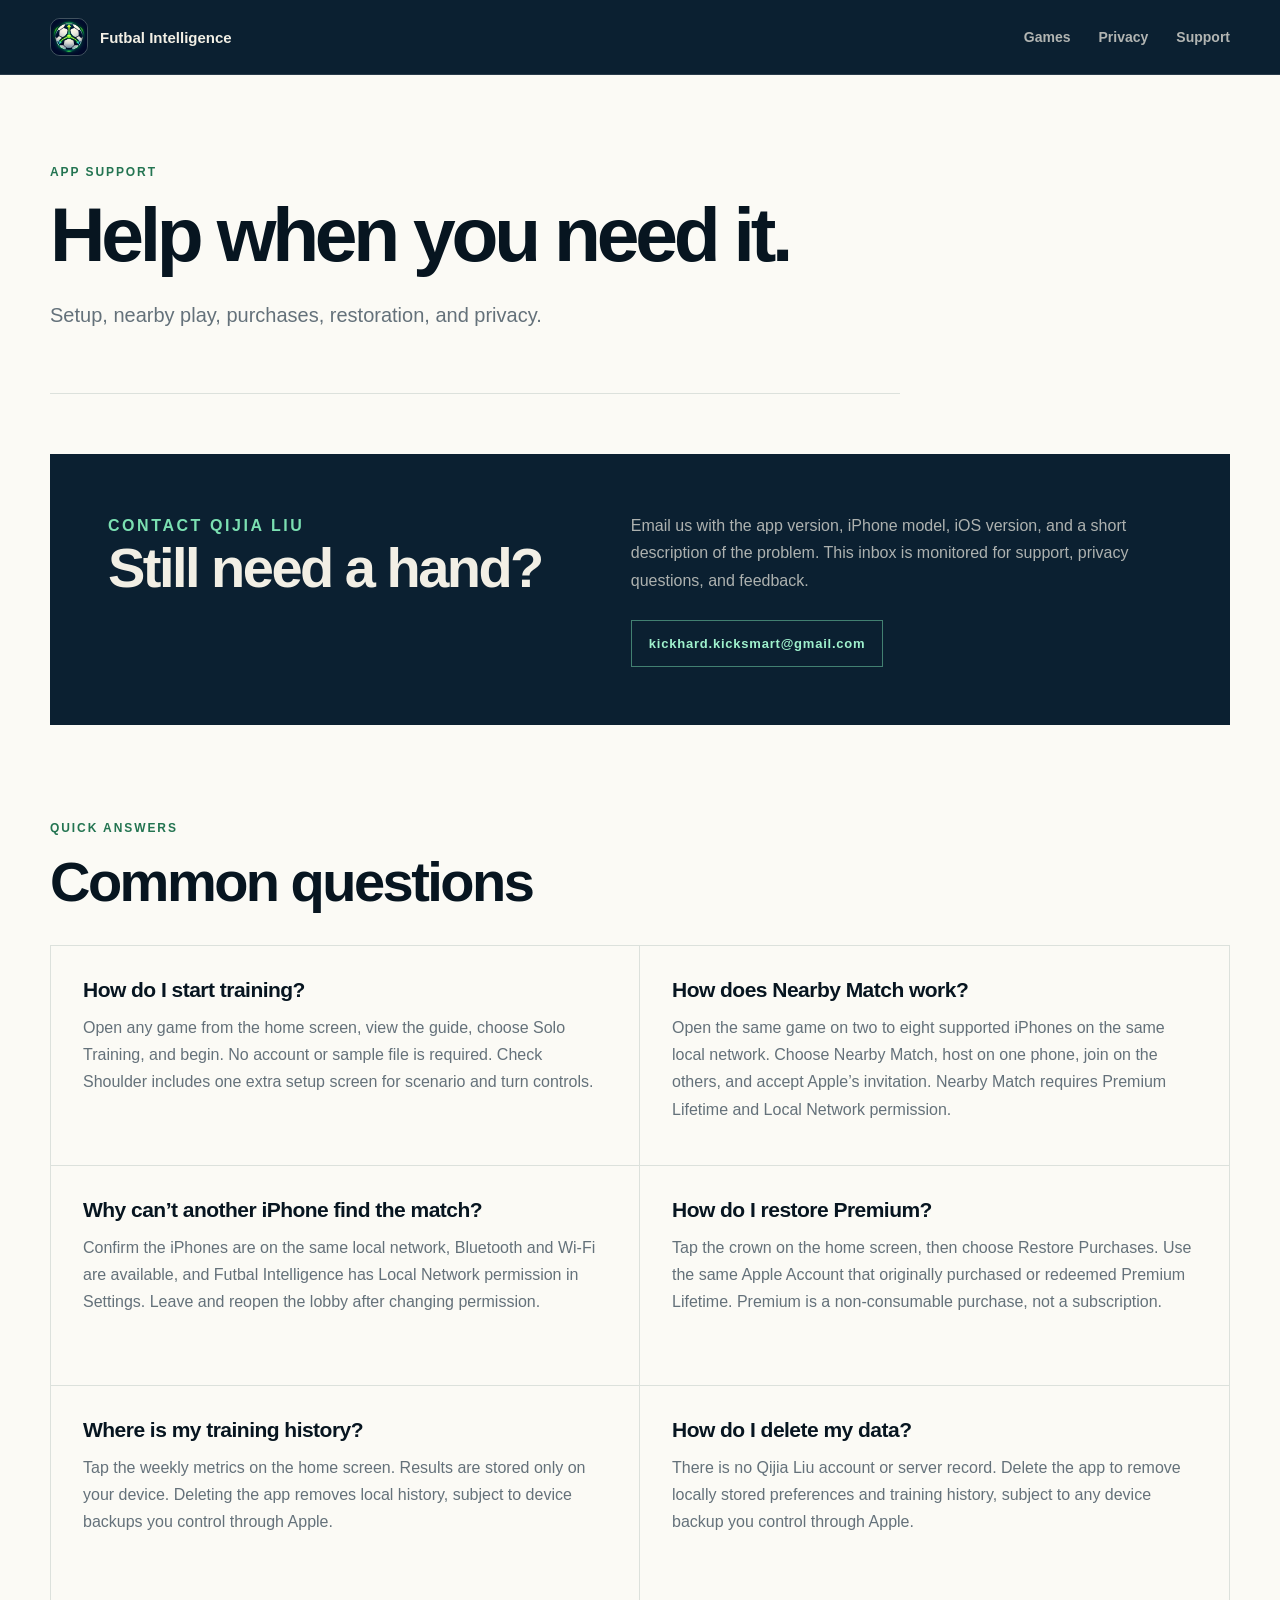
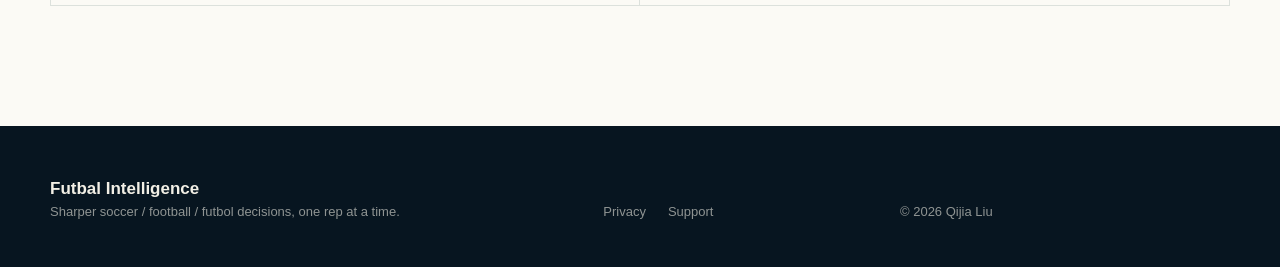
==== support.html @ 17e86f5a "Add files via upload" ====
<!doctype html>
<html lang="en">
  <head>
    <meta charset="utf-8" />
    <meta name="viewport" content="width=device-width, initial-scale=1" />
    <title>Support — Futbal Intelligence</title>
    <meta
      name="description"
      content="Help with Futbal Intelligence, Premium Lifetime, and Nearby Match."
    />
    <link rel="icon" href="./assets/favicon.svg" />
    <link rel="stylesheet" href="./styles.css" />
  </head>
  <body>
    <header class="site-header">
      <div class="page-width nav-inner">
        <a class="brand" href="./index.html" aria-label="Futbal Intelligence home">
          <img src="./assets/app-icon.png" width="38" height="38" alt="" />
          <span>Futbal Intelligence</span>
        </a>
        <nav aria-label="Primary navigation">
          <a href="./index.html#games">Games</a><a href="./privacy.html">Privacy</a
          ><a href="./support.html">Support</a>
        </nav>
      </div>
    </header>
    <main class="document-page page-width">
      <header class="document-hero support-hero">
        <p class="eyebrow">App support</p>
        <h1>Help when you need it.</h1>
        <p>Setup, nearby play, purchases, restoration, and privacy.</p>
      </header>
      <section class="contact-panel" aria-labelledby="contact-heading">
        <div><p class="eyebrow">Contact Qijia Liu</p><h2 id="contact-heading">Still need a hand?</h2></div>
        <div>
          <p>Email us with the app version, iPhone model, iOS version, and a short description of the problem. This inbox is monitored for support, privacy questions, and feedback.</p>
          <a class="contact-email" href="mailto:kickhard.kicksmart@gmail.com">kickhard.kicksmart@gmail.com</a>
        </div>
      </section>
      <section class="faq" aria-labelledby="faq-heading">
        <div class="section-heading faq-heading"><div><p class="eyebrow">Quick answers</p><h2 id="faq-heading">Common questions</h2></div></div>
        <div class="faq-list">
          <article><h3>How do I start training?</h3><p>Open any game from the home screen, view the guide, choose Solo Training, and begin. No account or sample file is required. Check Shoulder includes one extra setup screen for scenario and turn controls.</p></article>
          <article><h3>How does Nearby Match work?</h3><p>Open the same game on two to eight supported iPhones on the same local network. Choose Nearby Match, host on one phone, join on the others, and accept Apple’s invitation. Nearby Match requires Premium Lifetime and Local Network permission.</p></article>
          <article><h3>Why can’t another iPhone find the match?</h3><p>Confirm the iPhones are on the same local network, Bluetooth and Wi-Fi are available, and Futbal Intelligence has Local Network permission in Settings. Leave and reopen the lobby after changing permission.</p></article>
          <article><h3>How do I restore Premium?</h3><p>Tap the crown on the home screen, then choose Restore Purchases. Use the same Apple Account that originally purchased or redeemed Premium Lifetime. Premium is a non-consumable purchase, not a subscription.</p></article>
          <article><h3>Where is my training history?</h3><p>Tap the weekly metrics on the home screen. Results are stored only on your device. Deleting the app removes local history, subject to device backups you control through Apple.</p></article>
          <article><h3>How do I delete my data?</h3><p>There is no Qijia Liu account or server record. Delete the app to remove locally stored preferences and training history, subject to any device backup you control through Apple.</p></article>
        </div>
      </section>
    </main>
    <footer class="site-footer">
      <div class="page-width footer-inner">
        <div><p class="footer-mark">Futbal Intelligence</p><p>Sharper soccer / football / futbol decisions, one rep at a time.</p></div>
        <div class="footer-links"><a href="./privacy.html">Privacy</a><a href="./support.html">Support</a></div>
        <p>© 2026 Qijia Liu</p>
      </div>
    </footer>
  </body>
</html>
---- styles.css ----
:root {
  --ink: #071520;
  --navy: #0b2031;
  --mint: #7be0b2;
  --mint-bright: #9ff1cd;
  --cream: #f2efe5;
  --paper: #fbfaf5;
  --muted: #64717a;
  --line: #dce1dc;
}

* { box-sizing: border-box; }
html { scroll-behavior: smooth; }
body {
  margin: 0;
  background: var(--paper);
  color: var(--ink);
  font-family: ui-sans-serif, -apple-system, BlinkMacSystemFont, "SF Pro Text", "Segoe UI", sans-serif;
  text-rendering: optimizeLegibility;
}
a { color: inherit; text-decoration: none; }
.page-width { width: min(1180px, calc(100% - 48px)); margin-inline: auto; }
.site-header { border-bottom: 1px solid rgba(255,255,255,.12); background: var(--navy); color: var(--cream); }
.nav-inner { display: flex; min-height: 74px; align-items: center; justify-content: space-between; gap: 32px; }
.brand { display: inline-flex; align-items: center; gap: 12px; font-size: 15px; font-weight: 760; }
.brand img { width: 38px; height: 38px; border: 1px solid rgba(255,255,255,.22); border-radius: 10px; }
.site-header nav { display: flex; gap: 28px; color: rgba(242,239,229,.72); font-size: 14px; font-weight: 650; }
.site-header nav a:hover, .site-header nav a:focus-visible { color: var(--mint-bright); }

.hero { display: grid; grid-template-columns: minmax(0,1.12fr) minmax(360px,.88fr); gap: 72px; align-items: center; min-height: 650px; padding-block: 84px 92px; }
.eyebrow { margin: 0 0 18px; color: #237451; font-size: 12px; font-weight: 820; letter-spacing: .16em; text-transform: uppercase; }
.hero h1, .document-hero h1 { margin: 0; max-width: 760px; font-size: clamp(46px,6vw,78px); font-weight: 820; letter-spacing: -.055em; line-height: .98; }
.hero-lede { max-width: 650px; margin: 30px 0 0; color: #52616a; font-size: clamp(18px,2vw,22px); line-height: 1.55; }
.hero-actions { display: flex; align-items: center; flex-wrap: wrap; gap: 24px; margin-top: 38px; }
.primary-link { display: inline-flex; align-items: center; min-height: 50px; padding: 0 20px; border-radius: 12px; background: var(--ink); color: var(--cream); font-size: 14px; font-weight: 760; }
.primary-link:hover, .primary-link:focus-visible { background: #16354b; }
.text-link { display: inline-flex; border-bottom: 1px solid #9eaaa6; padding-block: 8px 5px; color: #30444f; font-size: 14px; font-weight: 720; }
.text-link:hover, .text-link:focus-visible { border-color: #237451; color: #18603f; }
.hero-art { position: relative; min-height: 430px; overflow: hidden; border: 1px solid #183d50; border-radius: 30px 8px; background: var(--navy); color: var(--mint); }
.hero-art > img { position: absolute; top: 50%; left: 50%; z-index: 2; width: min(56%,250px); height: auto; border: 1px solid rgba(255,255,255,.16); border-radius: 25%; box-shadow: 0 28px 60px rgba(0,0,0,.32); transform: translate(-50%,-54%) rotate(-3deg); }
.hero-art > p { position: absolute; bottom: 27px; left: 30px; z-index: 2; margin: 0; font-size: 11px; font-weight: 820; letter-spacing: .17em; }
.pitch-ring { position: absolute; border: 1px solid rgba(123,224,178,.3); border-radius: 50%; }
.ring-one { width: 320px; height: 320px; top: -120px; right: -120px; }
.ring-two { width: 220px; height: 220px; bottom: -85px; left: -75px; }
.pitch-dot { position: absolute; width: 9px; height: 9px; border-radius: 50%; background: var(--mint); box-shadow: 0 0 0 7px rgba(123,224,178,.11); }
.dot-one { top: 21%; left: 16%; } .dot-two { right: 18%; bottom: 21%; }

.stat-strip { border-block: 1px solid var(--line); background: #f1f1e9; }
.stat-grid { display: grid; grid-template-columns: repeat(4,1fr); }
.stat-grid p { display: flex; flex-direction: column; gap: 4px; margin: 0; padding: 27px 28px; border-left: 1px solid var(--line); }
.stat-grid p:last-child { border-right: 1px solid var(--line); }
.stat-grid strong { font-size: 27px; letter-spacing: -.04em; }
.stat-grid span { color: var(--muted); font-size: 12px; font-weight: 690; letter-spacing: .04em; text-transform: uppercase; }

.section { padding-block: 110px; }
.section-heading { display: grid; grid-template-columns: minmax(0,1.3fr) minmax(260px,.7fr); gap: 72px; align-items: end; margin-bottom: 50px; }
.section-heading h2, .privacy-feature h2, .premium-copy h2, .contact-panel h2 { margin: 0; max-width: 720px; font-size: clamp(35px,4.5vw,56px); font-weight: 810; letter-spacing: -.045em; line-height: 1.04; }
.section-heading > p { margin: 0; color: var(--muted); font-size: 17px; line-height: 1.65; }
.game-showcase { border-top: 1px solid var(--line); }
.game-session { display: grid; grid-template-columns: minmax(300px,.82fr) minmax(0,1.18fr); gap: clamp(44px,7vw,90px); align-items: center; padding-block: 58px; border-bottom: 1px solid var(--line); }
.game-session:nth-child(even) .game-shot { order: 2; }
.game-shot { display: grid; min-height: 620px; place-items: center; overflow: hidden; border: 1px solid #183d50; border-radius: 30px 8px; background: var(--navy); }
.game-shot img { width: auto; max-width: 100%; height: 620px; object-fit: contain; }
.game-session-landscape { grid-template-columns: 1fr; gap: 30px; }
.game-session-landscape .game-shot { min-height: 0; aspect-ratio: 2622 / 1206; }
.game-session-landscape .game-shot img { width: 100%; height: auto; min-height: 0; }
.game-session-landscape .game-detail { max-width: 850px; }
.game-detail { padding-block: 24px; }
.game-number { display: flex; justify-content: space-between; padding-bottom: 22px; border-bottom: 1px solid var(--line); color: #237451; font-size: 15px; font-weight: 780; }
.game-label { margin: 34px 0 10px; color: #237451; font-size: 11px; font-weight: 810; letter-spacing: .12em; text-transform: uppercase; }
.game-detail h3 { margin: 0; font-size: clamp(36px,4vw,50px); letter-spacing: -.045em; line-height: 1.04; }
.game-description { margin: 22px 0 0; color: var(--muted); font-size: 17px; line-height: 1.7; }
.training-tags { display: flex; flex-wrap: wrap; gap: 9px; margin-top: 26px; }
.training-tags span { padding: 9px 12px; border: 1px solid #bbd5c8; border-radius: 999px; color: #155e3c; font-size: 12px; font-weight: 760; }
.game-benefit { margin: 28px 0 0; padding: 21px 23px; border-left: 3px solid var(--mint); background: #f0f2ea; color: #43535c; font-size: 15px; line-height: 1.65; }
.game-benefit strong { display: block; margin-bottom: 4px; color: var(--ink); font-size: 13px; letter-spacing: .04em; text-transform: uppercase; }

.privacy-feature { display: grid; grid-template-columns: minmax(0,1.1fr) minmax(330px,.9fr); gap: 80px; align-items: center; margin-bottom: 110px; padding: 72px; background: var(--navy); color: var(--cream); }
.privacy-feature > div:first-child > p:not(.eyebrow) { max-width: 590px; margin-top: 28px; color: rgba(242,239,229,.7); font-size: 17px; line-height: 1.65; }
.privacy-feature .eyebrow, .premium-copy .eyebrow, .contact-panel .eyebrow { color: var(--mint); }
.light-link { margin-top: 26px; border-color: rgba(123,224,178,.4); color: var(--mint-bright); }
.principle-list { border-top: 1px solid rgba(255,255,255,.14); }
.principle-list p { margin: 0; padding-block: 23px; border-bottom: 1px solid rgba(255,255,255,.14); color: rgba(242,239,229,.66); font-size: 14px; line-height: 1.5; }
.principle-list strong { display: block; margin-bottom: 3px; color: var(--cream); font-size: 16px; }

.premium-section { display: grid; grid-template-columns: minmax(0,1.08fr) minmax(340px,.92fr); gap: clamp(42px,6vw,80px); align-items: center; margin-bottom: 110px; padding: 66px; background: var(--navy); color: var(--cream); }
.premium-image { overflow: hidden; border: 1px solid rgba(255,255,255,.16); border-radius: 26px 8px; }
.premium-image img { display: block; width: 100%; height: auto; }
.premium-gallery { display: grid; gap: 16px; }
.premium-lifetime-art { display: grid; grid-template-columns: 110px 1fr; gap: 20px; align-items: center; padding: 14px; border: 1px solid rgba(123,224,178,.28); background: rgba(123,224,178,.07); }
.premium-lifetime-art img { display: block; width: 110px; height: 110px; border-radius: 18px 6px; }
.premium-lifetime-art p { display: grid; gap: 5px; margin: 0; }
.premium-lifetime-art strong { color: var(--cream); font-size: 16px; }
.premium-lifetime-art span { color: var(--mint); font-size: 13px; font-weight: 720; }
.premium-copy > p:not(.eyebrow):not(.availability) { margin: 24px 0 0; color: rgba(242,239,229,.72); font-size: 16px; line-height: 1.7; }
.premium-highlights { display: grid; gap: 11px; margin: 26px 0 0; padding: 0; color: var(--cream); font-size: 14px; font-weight: 700; list-style: none; }
.premium-highlights li { padding: 11px 13px; border: 1px solid rgba(123,224,178,.25); }
.premium-highlights li::before { margin-right: 10px; color: var(--mint); content: "✓"; }
.availability { margin-top: 28px; color: var(--mint); font-size: 13px; font-weight: 780; letter-spacing: .08em; text-transform: uppercase; }

.document-page { padding-block: 90px 120px; }
.document-hero { max-width: 850px; padding-bottom: 62px; border-bottom: 1px solid var(--line); }
.document-hero > p:not(.eyebrow):not(.effective-date) { max-width: 700px; margin: 28px 0 0; color: var(--muted); font-size: 20px; line-height: 1.55; }
.effective-date { margin: 26px 0 0; color: #237451; font-size: 12px; font-weight: 780; letter-spacing: .08em; text-transform: uppercase; }
.policy-list { max-width: 920px; }
.policy-list section { display: grid; grid-template-columns: 54px 1fr; gap: 22px; padding-block: 36px; border-bottom: 1px solid var(--line); }
.policy-list section > span { color: #237451; font-size: 12px; font-weight: 820; letter-spacing: .08em; }
.policy-list h2, .faq-list h3 { margin: 0; font-size: 21px; letter-spacing: -.025em; }
.policy-list p, .faq-list p, .contact-panel p { margin: 12px 0 0; color: var(--muted); font-size: 16px; line-height: 1.7; }
.policy-list a { color: #18603f; text-decoration: underline; text-underline-offset: 3px; }
.support-hero { margin-bottom: 60px; }
.contact-panel { display: grid; grid-template-columns: .9fr 1.1fr; gap: 80px; padding: 58px; background: var(--navy); color: var(--cream); }
.contact-panel p { margin-top: 0; color: rgba(242,239,229,.7); }
.contact-email { display: inline-block; margin-top: 26px; padding: 15px 17px; border: 1px solid rgba(123,224,178,.5); color: var(--mint-bright); font-size: 13px; font-weight: 800; letter-spacing: .06em; }
.contact-email:hover, .contact-email:focus-visible { border-color: var(--mint-bright); background: rgba(123,224,178,.1); }
.faq { padding-top: 96px; }
.faq-heading { grid-template-columns: 1fr; margin-bottom: 34px; }
.faq-list { display: grid; grid-template-columns: repeat(2,1fr); border-top: 1px solid var(--line); }
.faq-list article { min-height: 220px; padding: 32px; border-right: 1px solid var(--line); border-bottom: 1px solid var(--line); }
.faq-list article:nth-child(odd) { border-left: 1px solid var(--line); }

.site-footer { background: var(--ink); color: var(--cream); }
.footer-inner { display: grid; grid-template-columns: 1.4fr .7fr .9fr; gap: 40px; align-items: end; padding-block: 48px; color: rgba(242,239,229,.58); font-size: 13px; }
.footer-inner p { margin: 5px 0 0; }
.footer-mark { color: var(--cream); font-size: 17px; font-weight: 800; }
.footer-links { display: flex; gap: 22px; }
.footer-links a:hover, .footer-links a:focus-visible { color: var(--mint); }

@media (max-width: 840px) {
  .page-width { width: min(100% - 32px,680px); }
  .hero, .section-heading, .privacy-feature, .premium-section, .contact-panel { grid-template-columns: 1fr; }
  .hero { gap: 54px; min-height: auto; padding-block: 70px; }
  .hero-art { min-height: 390px; }
  .stat-grid, .faq-list { grid-template-columns: repeat(2,1fr); }
  .game-session { grid-template-columns: minmax(240px,.8fr) minmax(0,1.2fr); gap: 36px; }
  .game-session:nth-child(even) .game-shot { order: 0; }
  .game-shot, .game-shot img { height: 520px; min-height: 520px; }
  .game-session-landscape .game-shot, .game-session-landscape .game-shot img { height: auto; min-height: 0; }
  .privacy-feature { gap: 50px; padding: 52px 40px; }
  .premium-section { gap: 46px; padding: 50px 40px; }
  .contact-panel { gap: 35px; padding: 45px 36px; }
  .footer-inner { grid-template-columns: 1fr; align-items: start; }
}

@media (max-width: 560px) {
  .site-header nav { gap: 16px; font-size: 12px; }
  .brand span { display: none; }
  .hero h1, .document-hero h1 { font-size: 45px; }
  .hero-art { min-height: 330px; }
  .stat-grid, .faq-list { grid-template-columns: 1fr; }
  .stat-grid p, .stat-grid p:last-child { border-right: 1px solid var(--line); }
  .game-session { grid-template-columns: 1fr; gap: 24px; padding-block: 44px; }
  .game-shot, .game-shot img { height: 590px; min-height: 590px; }
  .game-session-landscape .game-shot, .game-session-landscape .game-shot img { height: auto; min-height: 0; }
  .privacy-feature, .premium-section { width: 100%; margin-bottom: 86px; padding: 44px 24px; }
  .document-page { padding-block: 64px 90px; }
  .policy-list section { grid-template-columns: 36px 1fr; gap: 10px; }
  .faq-list article, .faq-list article:nth-child(odd) { min-height: auto; border-left: 1px solid var(--line); }
}

@media (prefers-reduced-motion: reduce) { html { scroll-behavior: auto; } }
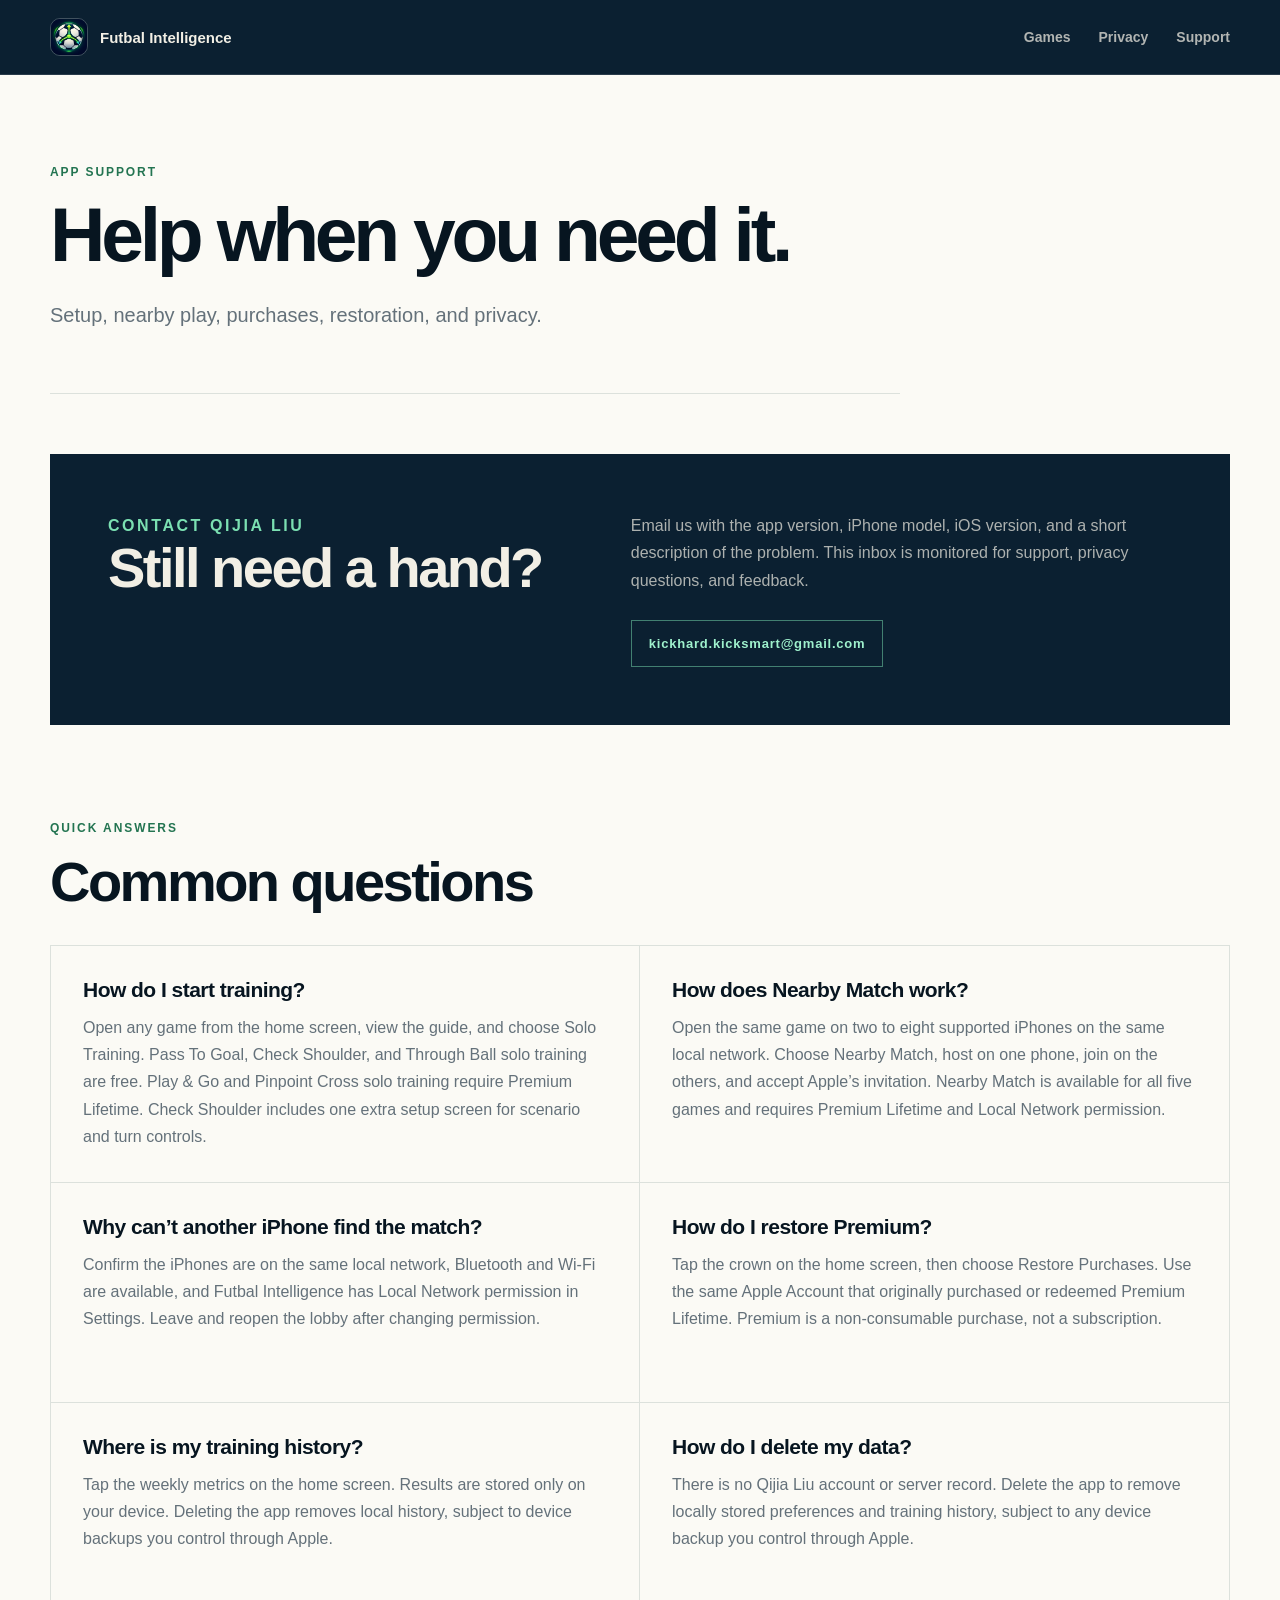
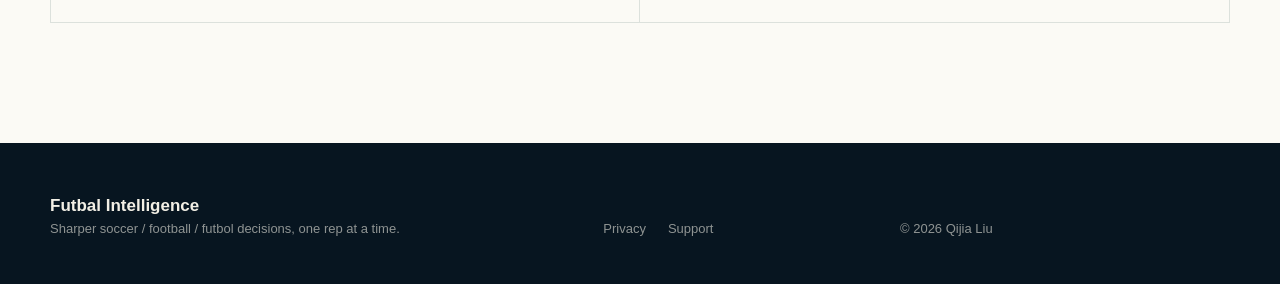
==== commit 33bb6ba6: "Add files via upload" ====
--- a/support.html
+++ b/support.html
@@ -40,8 +40,8 @@
       <section class="faq" aria-labelledby="faq-heading">
         <div class="section-heading faq-heading"><div><p class="eyebrow">Quick answers</p><h2 id="faq-heading">Common questions</h2></div></div>
         <div class="faq-list">
-          <article><h3>How do I start training?</h3><p>Open any game from the home screen, view the guide, choose Solo Training, and begin. No account or sample file is required. Check Shoulder includes one extra setup screen for scenario and turn controls.</p></article>
-          <article><h3>How does Nearby Match work?</h3><p>Open the same game on two to eight supported iPhones on the same local network. Choose Nearby Match, host on one phone, join on the others, and accept Apple’s invitation. Nearby Match requires Premium Lifetime and Local Network permission.</p></article>
+          <article><h3>How do I start training?</h3><p>Open any game from the home screen, view the guide, and choose Solo Training. Pass To Goal, Check Shoulder, and Through Ball solo training are free. Play &amp; Go and Pinpoint Cross solo training require Premium Lifetime. Check Shoulder includes one extra setup screen for scenario and turn controls.</p></article>
+          <article><h3>How does Nearby Match work?</h3><p>Open the same game on two to eight supported iPhones on the same local network. Choose Nearby Match, host on one phone, join on the others, and accept Apple’s invitation. Nearby Match is available for all five games and requires Premium Lifetime and Local Network permission.</p></article>
           <article><h3>Why can’t another iPhone find the match?</h3><p>Confirm the iPhones are on the same local network, Bluetooth and Wi-Fi are available, and Futbal Intelligence has Local Network permission in Settings. Leave and reopen the lobby after changing permission.</p></article>
           <article><h3>How do I restore Premium?</h3><p>Tap the crown on the home screen, then choose Restore Purchases. Use the same Apple Account that originally purchased or redeemed Premium Lifetime. Premium is a non-consumable purchase, not a subscription.</p></article>
           <article><h3>Where is my training history?</h3><p>Tap the weekly metrics on the home screen. Results are stored only on your device. Deleting the app removes local history, subject to device backups you control through Apple.</p></article>
